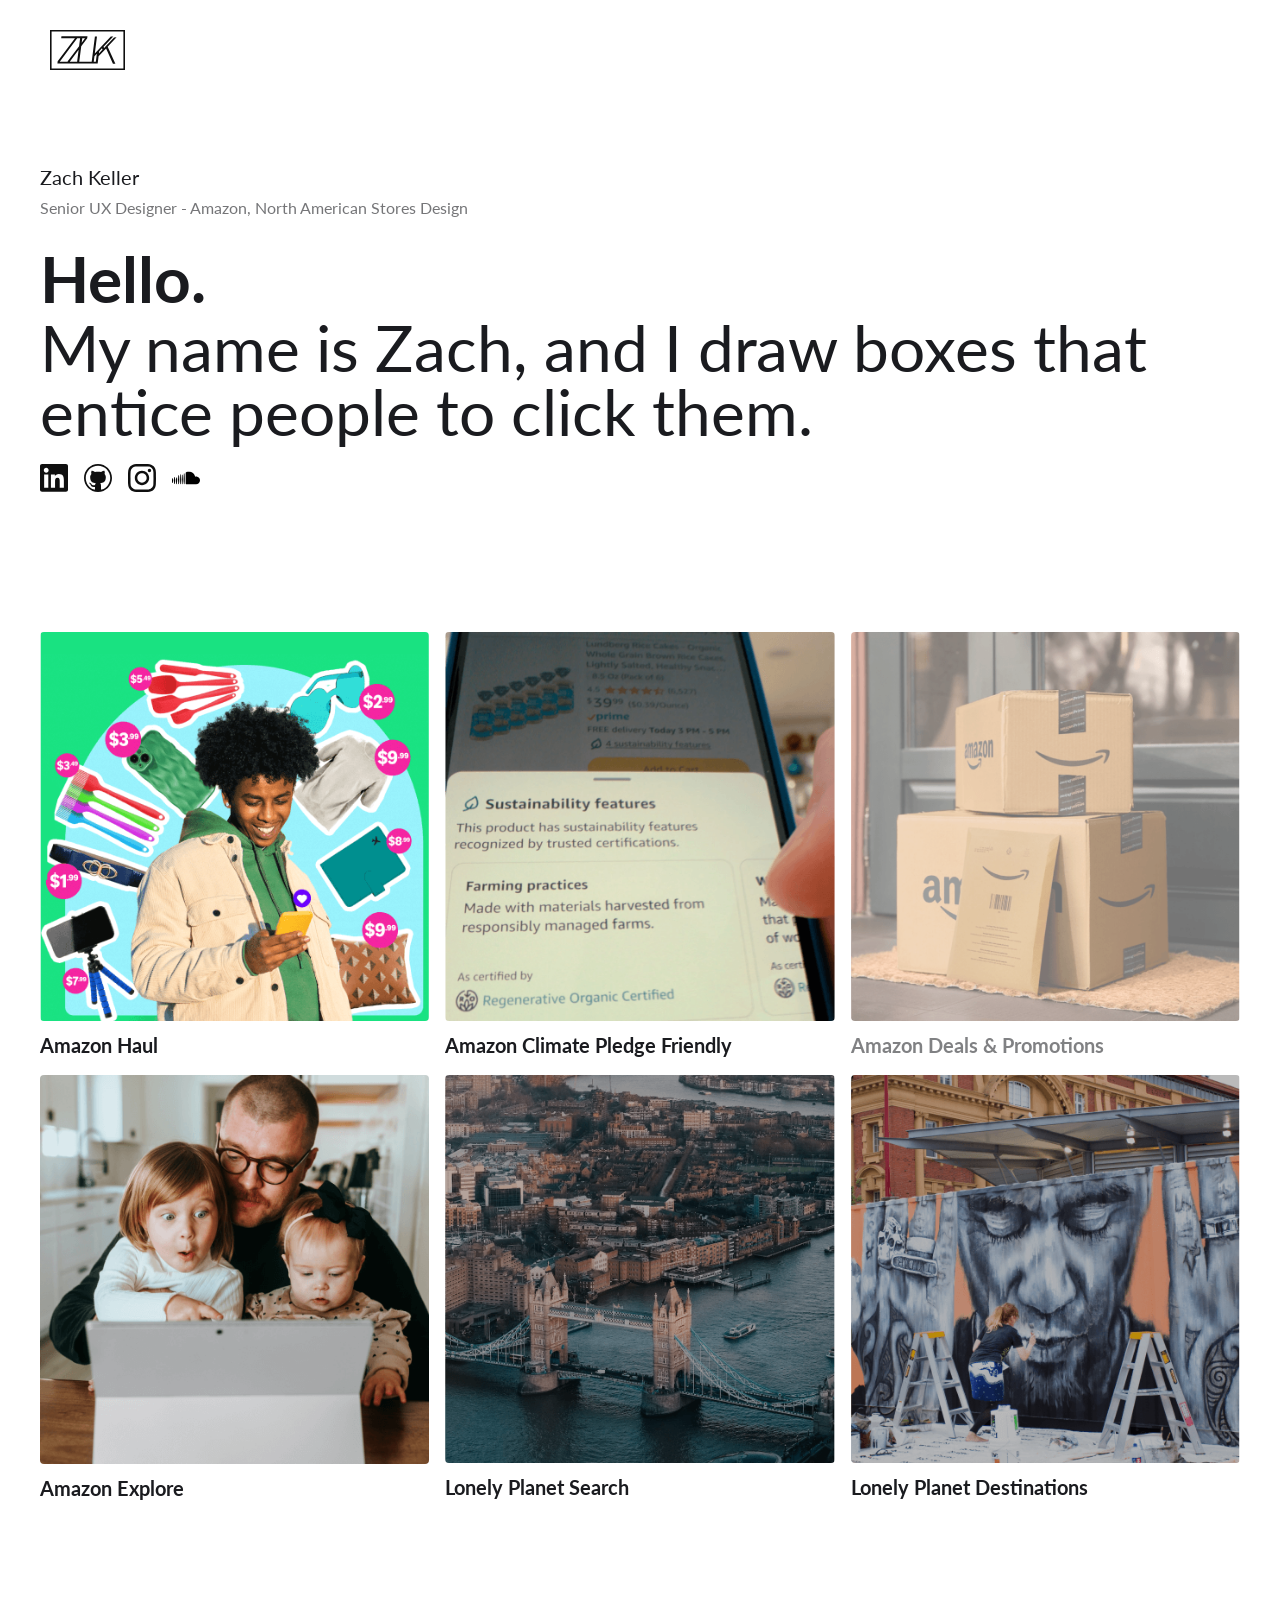
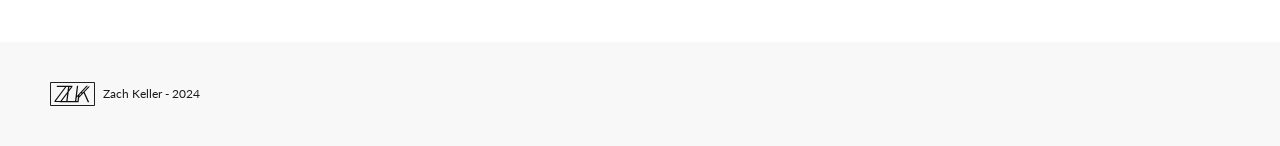
==== index.html @ 4319dc27 "Initial commit: static rebuild of zachkeller.net portfolio Clean, framework-free recreation of the W" ====
<!DOCTYPE html>
<html lang="en">
<head>
  <meta charset="utf-8" />
  <meta name="viewport" content="width=device-width, initial-scale=1" />
  <title>Zach Keller | UX Designer | Portfolio</title>
  <meta name="description" content="I'm a User Experience Designer with 20 years experience in the design field." />
  <meta property="og:title" content="Zach Keller - UX Designer" />
  <meta property="og:description" content="I'm a User Experience Designer with 20 years experience in the design field." />
  <meta property="og:image" content="assets/img/6744ede03296f13731d86f88_OG-image.png" />
  <meta property="og:type" content="website" />
  <meta name="twitter:card" content="summary_large_image" />
  <link rel="shortcut icon" type="image/png" href="assets/img/636a7064fd2b2c05be7f113c_favicon-32x32.png" />
  <link rel="apple-touch-icon" href="assets/img/636a70c839b40cb05adcfed5_webclip.png" />
  <link rel="preconnect" href="https://fonts.googleapis.com" />
  <link rel="preconnect" href="https://fonts.gstatic.com" crossorigin />
  <link href="https://fonts.googleapis.com/css2?family=Lato:ital,wght@0,400;0,700;0,900;1,400&family=Montserrat:ital,wght@0,300;0,400;0,500;0,600;0,700;1,400&display=swap" rel="stylesheet" />
  <link rel="stylesheet" href="assets/css/style.css" />
</head>
<body>
  <nav class="navigation">
    <a href="/" class="logo-link" aria-current="page">
      <img src="assets/img/634d82ab56a6ac2650821b72_zlk-logo.svg" width="75" alt="ZLK logo" class="logo-image" />
    </a>
  </nav>

  <main class="section">
    <div class="container">
      <section class="intro-wrap">
        <div class="name-text">Zach Keller</div>
        <div class="paragraph-light">Senior UX Designer - Amazon, North American Stores Design</div>
        <div class="hello">Hello.</div>
        <h1 class="tagline">My name is Zach, and I draw boxes that entice people to click them.</h1>
        <div class="social-row">
          <a href="https://www.linkedin.com/in/zkellerdevelops/" target="_blank" rel="noopener" class="link-box"><img src="assets/img/634dafb5eedf7fe0991421c8_linkedin.svg" alt="LinkedIn" /></a>
          <a href="https://github.com/zkellerdevelops" target="_blank" rel="noopener" class="link-box"><img src="assets/img/634dafb5bea80c477bd34772_github.svg" alt="GitHub" /></a>
          <a href="https://www.instagram.com/eloist/" target="_blank" rel="noopener" class="link-box"><img src="assets/img/634dafb526caecd36ff33cf4_instagram.svg" alt="Instagram" /></a>
          <a href="https://soundcloud.com/zach-keller-5" target="_blank" rel="noopener" class="link-box"><img src="assets/img/673dfc9d82053804410d40a0_Soundcloud.svg" alt="SoundCloud" /></a>
        </div>
      </section>

      <section class="project-grid">
        <a href="work/amazon-haul/" class="project-card">
          <img src="assets/img/673dfd7681742f8c3f691a24_Haul_thumbnail.png" alt="Amazon Haul thumbnail" />
          <div class="project-title">Amazon Haul</div>
        </a>
        <a href="work/amazon-climate-pledge-friendly/" class="project-card">
          <img src="assets/img/673dfd763b1f68873de589b9_CPF_thumbnail.png" alt="Amazon Climate Pledge Friendly thumbnail" />
          <div class="project-title">Amazon Climate Pledge Friendly</div>
        </a>
        <span class="project-card is-disabled" aria-disabled="true">
          <img src="assets/img/673dfd76fad643ed14422daa_PCX_thumbnail.png" alt="Amazon Deals and Promotions thumbnail" />
          <div class="project-title">Amazon Deals &amp; Promotions</div>
        </span>
        <a href="work/amazon-explore-v2/" class="project-card">
          <img src="assets/img/673dfd7675f3de783243e5b9_Explore_thumbnail.png" alt="Amazon Explore thumbnail" />
          <div class="project-title">Amazon Explore</div>
        </a>
        <a href="work/lonely-planet-search/" class="project-card">
          <img src="assets/img/673dfd7685ddeffafcf8e9f0_LP_thumbnail_1.png" alt="Lonely Planet Search thumbnail" />
          <div class="project-title">Lonely Planet Search</div>
        </a>
        <a href="work/lonely-planet-destinations/" class="project-card">
          <img src="assets/img/673dfd76a65d7c2a6f3ba4c2_LP_thumbnail_2.png" alt="Lonely Planet Destinations thumbnail" />
          <div class="project-title">Lonely Planet Destinations</div>
        </a>
      </section>
    </div>
  </main>

  <footer class="footer-wrap">
    <a href="/" class="footer-link" aria-current="page">
      <img src="assets/img/634d82ab56a6ac2650821b72_zlk-logo.svg" width="15" alt="ZLK logo" class="footer-logo" />
      <span class="paragraph-tiny">Zach Keller - 2024</span>
    </a>
  </footer>
</body>
</html>
---- assets/css/style.css ----
/* Zach Keller — portfolio
   Hand-rebuilt from the original Webflow site. Design tokens preserved:
   fonts Montserrat (body) + Lato (display), dark pill buttons, light footer. */

:root {
  --text: #1a1b1f;
  --bg: #fff;
  --footer-bg: #f8f8f8;
  --button-bg: #1a1a1a;
  --container: 1413px;
}

* { box-sizing: border-box; }

html { -webkit-text-size-adjust: 100%; }

body {
  margin: 0;
  color: var(--text);
  background-color: var(--bg);
  font-family: Montserrat, sans-serif;
  font-size: 16px;
  font-weight: 400;
  line-height: 28px;
  display: flex;
  flex-direction: column;
  align-items: center;
  min-height: 100vh;
}

img { display: block; max-width: 100%; }

a { color: var(--text); text-decoration: underline; transition: opacity .2s; }
a:hover { opacity: .7; }

/* ---------- layout ---------- */
.container {
  width: 100%;
  max-width: var(--container);
  margin: 0 auto;
  padding: 0 40px;
}

.section {
  width: 100%;
  display: flex;
  flex-wrap: wrap;
  justify-content: center;
}

/* ---------- nav ---------- */
.navigation {
  width: 100%;
  display: flex;
  align-items: center;
  align-self: flex-start;
  padding: 30px 50px;
  background: transparent;
}
.logo-image { width: 75px; }
.logo-link { line-height: 0; }

/* ---------- hero ---------- */
.intro-wrap {
  margin: 60px 0 140px;
  text-align: left;
}
.name-text {
  font-family: Lato, sans-serif;
  font-size: 20px;
  line-height: 34px;
}
.paragraph-light {
  opacity: .6;
  font-family: Lato, sans-serif;
}
.hello {
  padding-top: 20px;
  font-family: Lato, sans-serif;
  font-size: 64px;
  font-weight: 700;
  line-height: 74px;
}
.tagline {
  margin: 0;
  padding-bottom: 20px;
  font-family: Lato, sans-serif;
  font-size: 64px;
  font-weight: 400;
  line-height: 64px;
}
.social-row { display: flex; }
.link-box { padding-right: 16px; display: block; line-height: 0; }
.link-box img { width: 28px; height: 28px; }

/* ---------- project grid (home) ---------- */
.project-grid {
  display: grid;
  grid-template-columns: 1fr 1fr 1fr;
  gap: 16px;
  margin-bottom: 140px;
}
.project-card {
  display: block;
  text-decoration: none;
  color: inherit;
}
.project-card img { width: 100%; border-radius: 4px; }
.project-card.is-disabled { cursor: default; opacity: .55; }
.project-title {
  padding-top: 10px;
  font-family: Lato, sans-serif;
  font-size: 20px;
  font-weight: 700;
}

/* ---------- case study ---------- */
.heading-jumbo {
  margin: 10px 0;
  padding-bottom: 20px;
  font-family: Lato, sans-serif;
  font-size: 64px;
  font-weight: 700;
  line-height: 74px;
  letter-spacing: -1px;
}
.project-overview-grid {
  display: grid;
  grid-template-columns: 1fr 1fr;
  gap: 32px;
  margin: 40px 0;
}
.project-description-grid {
  display: grid;
  grid-template-columns: 2fr 2.5fr;
  gap: 30px;
  margin: 120px 0;
}
.position-name-text {
  margin-bottom: 10px;
  font-family: Lato, sans-serif;
  font-size: 20px;
  font-weight: 700;
  line-height: 34px;
  text-align: left;
}
.detail-header-image {
  width: 100%;
  margin: 40px auto 0;
}
.detail-header-image.top-spacing { margin-top: 40px; }

/* full-width image sections */
.feature-img, .project-img { padding: 0 20px; }
.feature-img .container, .project-img .container { max-width: var(--container); padding: 0 20px; }
.img-mobile { display: none; }

/* launch button block */
.launch-block { margin-top: 40px; }
.button-2 {
  display: inline-block;
  margin-top: 12px;
  padding: 9px 32px;
  color: #fff;
  background-color: var(--button-bg);
  border-radius: 50px;
  font-family: Lato, sans-serif;
  font-weight: 400;
  text-decoration: none;
}
.button-2:hover { opacity: .85; }
.launch-centered { width: 100%; text-align: center; margin: 40px 0; }
.bold-text { display: block; padding-bottom: 10px; }

/* ---------- contact ---------- */
.email-section {
  width: 70%;
  margin: 140px auto 200px;
  text-align: center;
}
.email-section h3 {
  font-family: Lato, sans-serif;
  font-weight: 700;
}
.email-section p { font-family: Lato, sans-serif; }
.email-link {
  display: inline-block;
  margin: 15px 0;
  font-family: Lato, sans-serif;
  font-size: 32px;
  font-weight: 400;
  line-height: 88px;
  text-decoration: none;
}

/* ---------- footer ---------- */
.footer-wrap {
  width: 100%;
  margin-top: auto;
  padding: 40px 50px;
  background-color: var(--footer-bg);
  display: flex;
  justify-content: space-between;
  align-items: center;
}
.footer-link {
  display: flex;
  align-items: center;
  text-decoration: none;
  color: inherit;
}
.footer-logo { width: 45px; margin-right: 8px; }
.paragraph-tiny {
  font-family: Lato, sans-serif;
  font-size: 12px;
  line-height: 20px;
}

/* ---------- password gate ---------- */
.gate {
  width: 100%;
  min-height: 60vh;
  display: flex;
  flex-direction: column;
  align-items: center;
  justify-content: center;
  gap: 16px;
  text-align: center;
  padding: 40px;
}
.gate h1 { font-family: Lato, sans-serif; }
.gate form { display: flex; gap: 8px; }
.gate input[type="password"] {
  padding: 10px 16px;
  font-size: 16px;
  border: 1px solid #ccc;
  border-radius: 6px;
}
.gate button {
  padding: 10px 24px;
  font-family: Lato, sans-serif;
  color: #fff;
  background: var(--button-bg);
  border: 0;
  border-radius: 50px;
  cursor: pointer;
}
.gate .error { color: #b00; min-height: 20px; }
[data-protected] { display: none; }
body.unlocked [data-protected] { display: flex; }
body.unlocked .gate { display: none; }

/* ---------- responsive ---------- */
@media (max-width: 991px) {
  .navigation { padding: 25px 30px; }
  .heading-jumbo { font-size: 56px; line-height: 70px; }
}
@media (max-width: 767px) {
  .container { padding: 0 16px; }
  .navigation { padding: 20px; }
  .intro-wrap { margin: 20px 0 60px; }
  .hello { font-size: 40px; line-height: 40px; }
  .tagline { font-size: 32px; line-height: 34px; }
  .project-grid { grid-template-columns: 1fr; gap: 8px; margin-bottom: 60px; }
  .heading-jumbo { font-size: 40px; line-height: 42px; text-align: left; }
  .project-overview-grid { grid-template-columns: 1fr; gap: 28px; margin: 20px 0 0; }
  .project-description-grid { grid-template-columns: 1fr; gap: 28px; margin: 40px 0; }
  .email-section { width: 80%; max-width: 470px; margin: 120px auto; }
  .email-link { font-size: 24px; line-height: 46px; }
  .footer-wrap { flex-direction: column; align-items: flex-start; gap: 12px; padding-left: 16px; }
  /* swap desktop/mobile images */
  .img-desktop { display: none; }
  .img-mobile { display: block; }
}
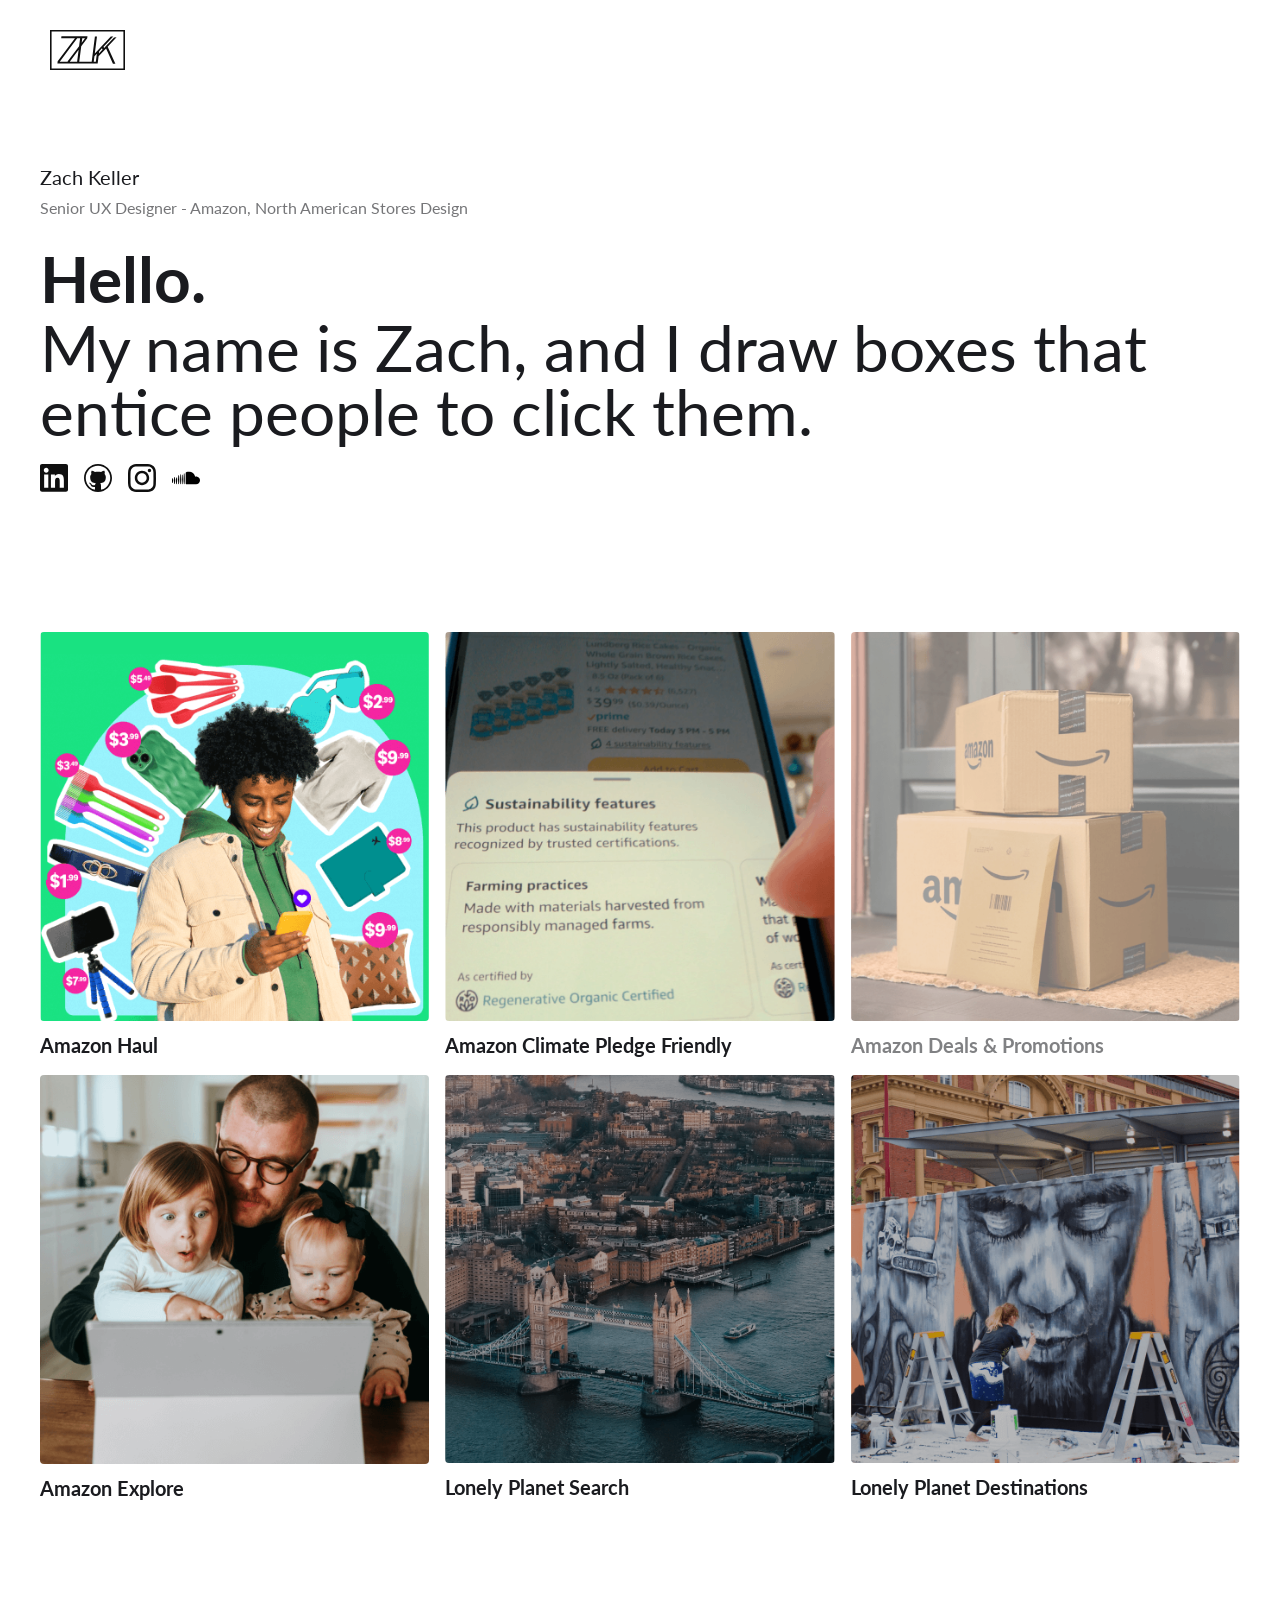
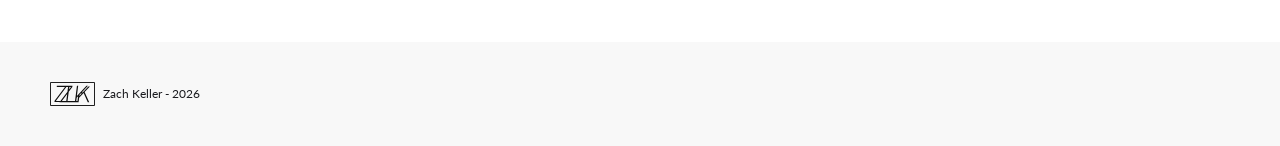
==== commit c5933061: "Update footer year to 2026" ====
--- a/index.html
+++ b/index.html
@@ -4,9 +4,9 @@
   <meta charset="utf-8" />
   <meta name="viewport" content="width=device-width, initial-scale=1" />
   <title>Zach Keller | UX Designer | Portfolio</title>
-  <meta name="description" content="I'm a User Experience Designer with 20 years experience in the design field." />
+  <meta name="description" content="I&#x27;m a User Experience Designer with 20 years experience in the design field." />
   <meta property="og:title" content="Zach Keller - UX Designer" />
-  <meta property="og:description" content="I'm a User Experience Designer with 20 years experience in the design field." />
+  <meta property="og:description" content="I&#x27;m a User Experience Designer with 20 years experience in the design field." />
   <meta property="og:image" content="assets/img/6744ede03296f13731d86f88_OG-image.png" />
   <meta property="og:type" content="website" />
   <meta name="twitter:card" content="summary_large_image" />
@@ -49,7 +49,7 @@
           <div class="project-title">Amazon Climate Pledge Friendly</div>
         </a>
         <span class="project-card is-disabled" aria-disabled="true">
-          <img src="assets/img/673dfd76fad643ed14422daa_PCX_thumbnail.png" alt="Amazon Deals and Promotions thumbnail" />
+          <img src="assets/img/673dfd76fad643ed14422daa_PCX_thumbnail.png" alt="Amazon Deals &amp; Promotions thumbnail" />
           <div class="project-title">Amazon Deals &amp; Promotions</div>
         </span>
         <a href="work/amazon-explore-v2/" class="project-card">
@@ -69,9 +69,9 @@
   </main>
 
   <footer class="footer-wrap">
-    <a href="/" class="footer-link" aria-current="page">
+    <a href="/" class="footer-link">
       <img src="assets/img/634d82ab56a6ac2650821b72_zlk-logo.svg" width="15" alt="ZLK logo" class="footer-logo" />
-      <span class="paragraph-tiny">Zach Keller - 2024</span>
+      <span class="paragraph-tiny">Zach Keller - 2026</span>
     </a>
   </footer>
 </body>
--- a/assets/css/style.css
+++ b/assets/css/style.css
@@ -247,7 +247,7 @@
 }
 .gate .error { color: #b00; min-height: 20px; }
 [data-protected] { display: none; }
-body.unlocked [data-protected] { display: flex; }
+body.unlocked [data-protected] { display: block; }
 body.unlocked .gate { display: none; }
 
 /* ---------- responsive ---------- */
